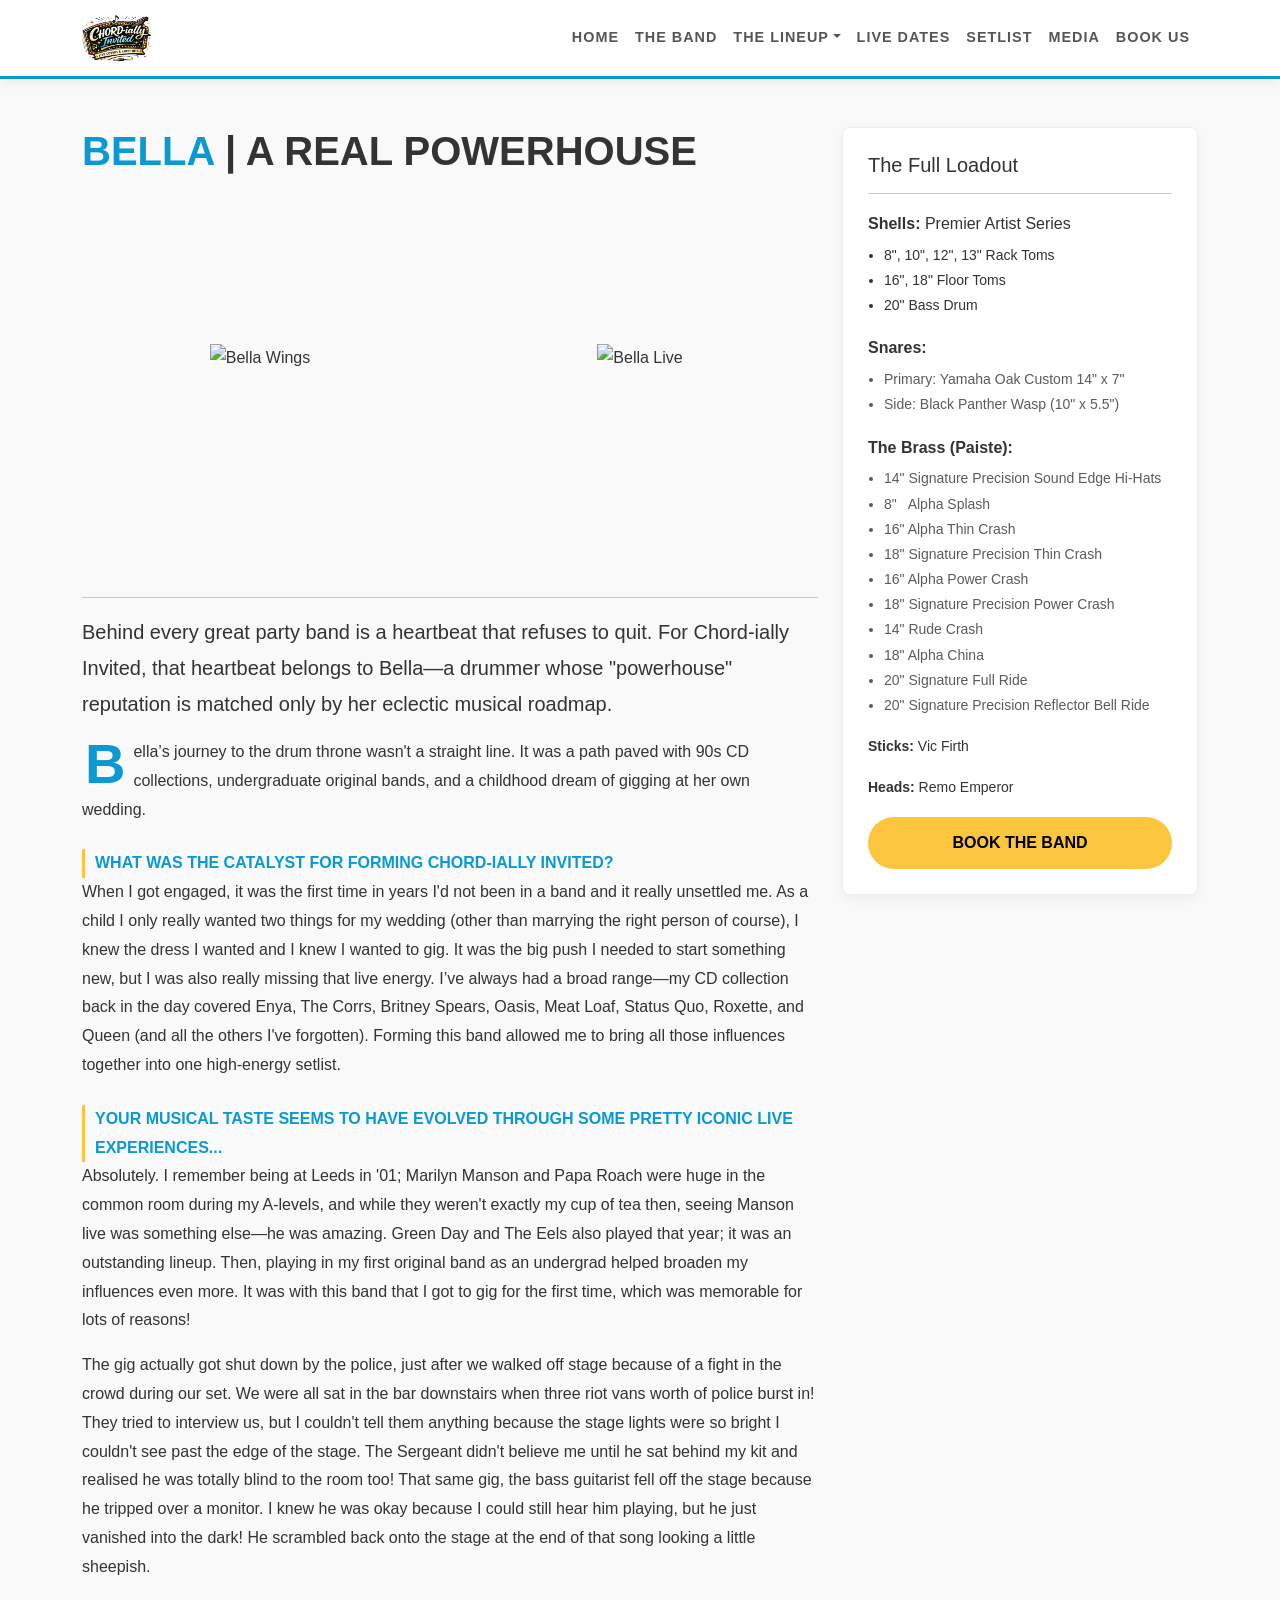
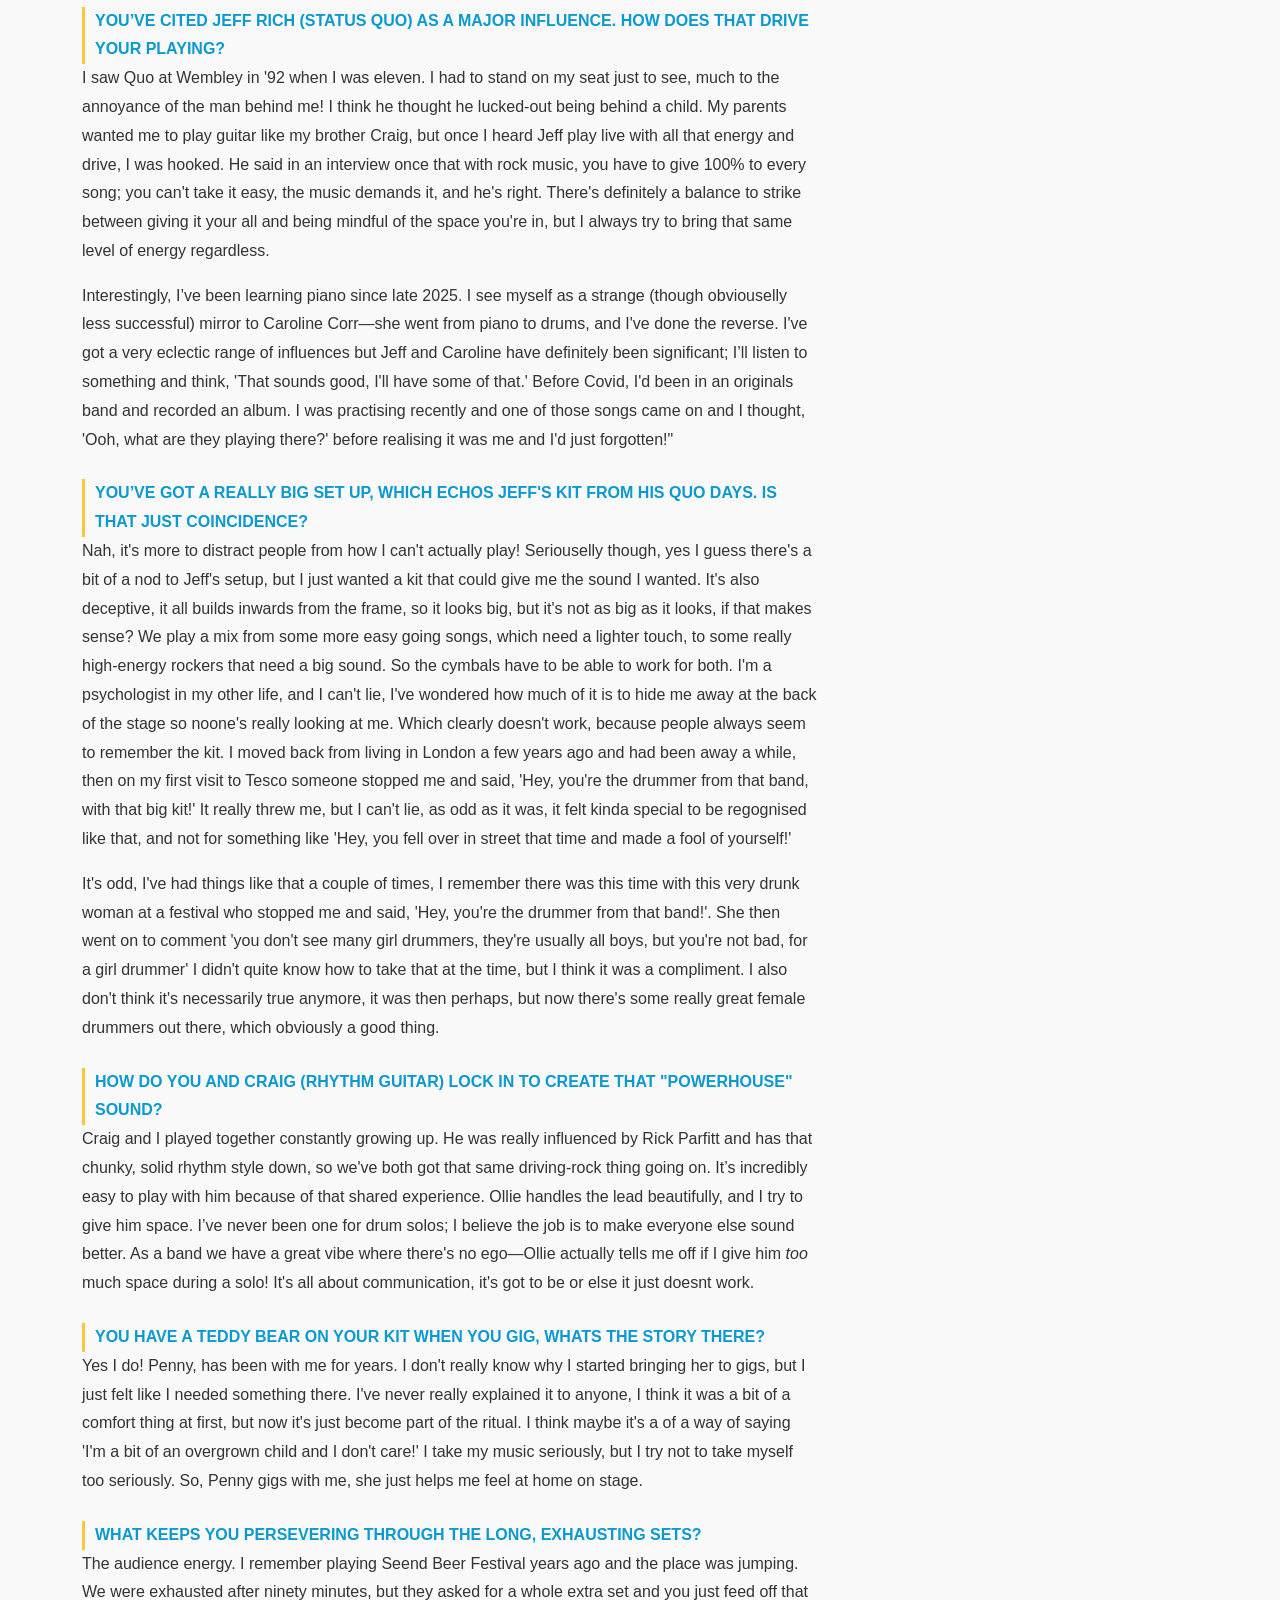
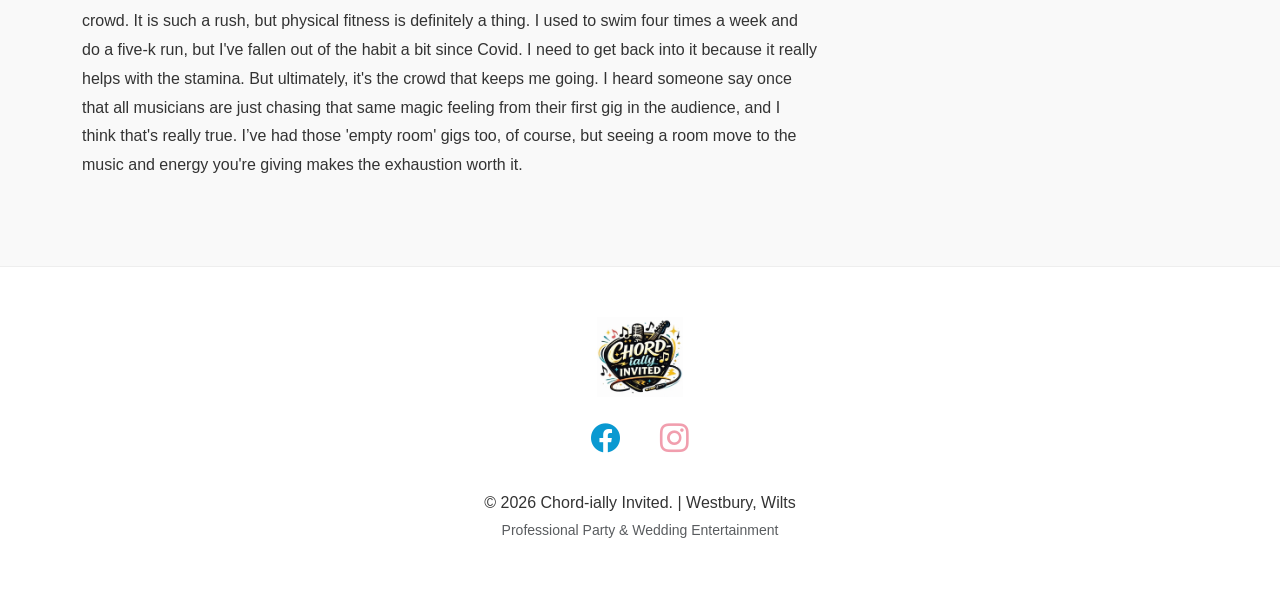
==== drums.html @ e057fade "Add files via upload" ====
<!DOCTYPE html>
<html lang="en">
<head>
    <meta charset="UTF-8">
    <meta name="viewport" content="width=device-width, initial-scale=1.0">
    <title>The Lineup | Chord-ially Invited</title>
    <link href="https://cdn.jsdelivr.net/npm/bootstrap@5.3.0/dist/css/bootstrap.min.css" rel="stylesheet">
    <link rel="stylesheet" href="https://cdn.jsdelivr.net/npm/bootstrap-icons@1.11.1/font/bootstrap-icons.css">
    <link rel="stylesheet" href="styles.css">
        <link rel="icon" type="image/x-icon" href="images/Favicon files/favicon.ico">
<link rel="apple-touch-icon" sizes="180x180" href="images/Favicon files/apple-touch-icon.png">
<link rel="icon" type="image/png" sizes="32x32" href="images/Favicon files/favicon-32x32.png">
<link rel="icon" type="image/png" sizes="16x16" href="images/Favicon files/favicon-16x16.png">
</head>
<body>

<nav class="navbar navbar-expand-lg sticky-top navbar-light">
    <div class="container">
        <a class="navbar-brand" href="index.html">
            <img src="images/logo-banner.png" alt="Chord-ially Invited" height="50">
        </a>
        <button class="navbar-toggler" type="button" data-bs-toggle="collapse" data-bs-target="#navbarNav">
            <span class="navbar-toggler-icon"></span>
        </button>
        <div class="collapse navbar-collapse" id="navbarNav">
            <ul class="navbar-nav ms-auto text-center">
                <li class="nav-item"><a class="nav-link" href="index.html">Home</a></li>
                <li class="nav-item"><a class="nav-link" href="about.html">The Band</a></li>
                <li class="nav-item dropdown">
                    <a class="nav-link dropdown-toggle" href="#" id="lineupDropdown" data-bs-toggle="dropdown">The Lineup</a>
                    <ul class="dropdown-menu">
                        <li><a class="dropdown-item" href="vocals.html">Vocals: Em</a></li>
                        <li><a class="dropdown-item" href="lead-guitar.html">Lead Guitar: Ollie</a></li>
                        <li><a class="dropdown-item" href="rhythm-guitar.html">Rhythm Guitar: Craig</a></li>
                        <li><a class="dropdown-item" href="bass.html">Bass: Richard</a></li>
                        <li><a class="dropdown-item" href="drums.html">Drums: Bella</a></li>
                    </ul>
                </li>
                <li class="nav-item"><a class="nav-link" href="gigs.html">Live Dates</a></li>
                <li class="nav-item"><a class="nav-link" href="setlist.html">Setlist</a></li>
                <li class="nav-item"><a class="nav-link" href="media.html">Media</a></li>
                <li class="nav-item"><a class="nav-link" href="contact.html">Book Us</a></li>
            </ul>
        </div>
    </div>
</nav>

<main class="container mt-5">
    <div class="row">
        <div class="col-lg-8">
            <div class="page-header">
                <h1 class="page-title" style="color: var(--primary-blue); font-weight: 800;">
    BELLA <span style="color: #333;">| A REAL POWERHOUSE</span>
</h1>
                
            </div>

        <div class="row mb-5">
    <div class="col-md-6 mb-3">
        <div class="blur-container">
            <img src="images/bella/Bella-Wings.jpg" class="main-img" alt="Bella Wings">
        </div>
    </div>
    <div class="col-md-6 mb-3">
        <div class="blur-container">
            <img src="images/bella/Bella-Gig.jpg" class="main-img" alt="Bella Live">
        </div>
    </div>
</div>

            <hr>

            <p class="lead">
                <strong>Behind every great party band is a heartbeat that refuses to quit. 
                For Chord-ially Invited, that heartbeat belongs to Bella—a drummer 
                whose "powerhouse" reputation is matched only by her eclectic musical roadmap.</strong>
            </p>

            <p><span class="dropcap">B</span>ella’s journey to the drum throne wasn't a straight line. It was a path paved with 90s CD collections, undergraduate original bands, and a childhood dream of gigging at her own wedding.</p>

            <span class="interview-q">What was the catalyst for forming Chord-ially Invited?</span>
            <p>When I got engaged, it was the first time in years I'd not been in a band and it really unsettled me. As a child I only really wanted two things for my wedding (other than marrying the right person of course), I knew the dress I wanted and I knew I wanted to gig. It was the big push I needed to start something new, but I was also really missing that live energy. I’ve always had a broad range—my CD collection back in the day covered Enya, The Corrs, Britney Spears, Oasis, Meat Loaf, Status Quo, Roxette, and Queen (and all the others I've forgotten). Forming this band allowed me to bring all those influences together into one high-energy setlist.</p>

            <span class="interview-q">Your musical taste seems to have evolved through some pretty iconic live experiences...</span>
            <p>Absolutely. I remember being at Leeds in '01; Marilyn Manson and Papa Roach were huge in the common room during my A-levels, and while they weren't exactly my cup of tea then, seeing Manson live was something else—he was amazing. Green Day and The Eels also played that year; it was an outstanding lineup. Then, playing in my first original band as an undergrad helped broaden my influences even more. It was with this band that I got to gig for the first time, which was memorable for lots of reasons!</p>
            <p>The gig actually got shut down by the police, just after we walked off stage because of a fight in the 
                crowd during our set. We were all sat in the bar downstairs when three riot vans worth of police burst in! 
                They tried to interview us, but I couldn't tell them anything because the stage lights were so bright I 
                couldn't see past the edge of the stage. The Sergeant didn't believe me until he sat behind my kit and 
                realised he was totally blind to the room too! That same gig, the bass guitarist fell off the stage 
                because he tripped over a monitor. I knew he was okay because I could still hear him playing, 
                but he just vanished into the dark! He scrambled back onto the stage at the end of that song looking a little
            sheepish.</p>

            <span class="interview-q">You’ve cited Jeff Rich (Status Quo) as a major influence. How does that drive your playing?</span>
            <p>I saw Quo at Wembley in '92 when I was eleven. I had to stand on my seat just to see, much to the annoyance 
                of the man behind me! I think he thought he lucked-out being behind a child. My parents wanted me to play 
                guitar like my brother Craig, but once I heard Jeff play live with all that energy and drive, I was hooked. 
                He said in an interview once that with rock music, you have to give 100% to every song; you can't take it 
                easy, the music demands it, and he's right. There's definitely a balance to strike between giving it your all and being 
                mindful of the space you're in, but I always try to bring that same level of energy regardless.</p>
            <p>Interestingly, I’ve been learning piano since late 2025. I see myself as a strange (though obviouselly less 
                successful) mirror to Caroline Corr—she went from piano to drums, and I've done the reverse. I've got a very 
                eclectic range of influences but Jeff and Caroline have definitely been significant; I’ll listen to something 
                and think, 'That sounds good, I'll have some of that.' Before Covid, I'd been in an originals band and recorded
                 an album. I was practising recently and one of those songs came on and I thought, 'Ooh, what are they playing 
                 there?' before realising it was me and I'd just forgotten!"</p>

                  <span class="interview-q">You’ve got a really big set up, which echos Jeff's kit from his Quo days. Is that 
                    just coincidence?</span>
            <p>Nah, it's more to distract people from how I can't actually play! Seriouselly though, yes I guess there's a 
                bit of a nod to Jeff's setup, but I just wanted a kit that could give me the sound I wanted. It's also
                deceptive, it all builds inwards from the frame, so it looks big, but it's not as big as it looks, if that makes
                sense? We play a
                mix from some more easy going songs, which need a lighter touch, to some really high-energy rockers that need
                 a big sound. So the cymbals have to be able to work for both. I'm a psychologist in my other life, and I can't
                lie, I've wondered how much of it is to hide me away at the back of the stage so noone's really looking at me.
                Which clearly doesn't work, because people always seem to remember the kit. I moved back from living in London a few
                years ago and had been away a while, then on my first visit to Tesco someone stopped me and said, 'Hey, you're the 
                drummer from that band, with that big kit!' It really threw me, but I can't lie, as odd as it was, it
                felt kinda special to be regognised like that, and not for something like 'Hey, you fell over in street that
                time and made a fool of yourself!' 
                <p> It's odd, I've had things like that a couple of times, I remember there was this time with this very drunk
                    woman at a festival who stopped me and said, 'Hey, you're the drummer from that band!'. She then went on to comment
                    'you don't see many girl drummers, they're usually all boys, but you're not bad, for a girl drummer' I didn't quite
                    know how to take that at the time, but I think it was a compliment. I also don't think it's necessarily true anymore,
                    it was then perhaps, but now there's some really great female drummers out there, which 
                    obviously a good thing.</p>

            <span class="interview-q">How do you and Craig (Rhythm Guitar) lock in to create that "Powerhouse" sound?</span>
            <p>Craig and I played together constantly growing up. He was really influenced by Rick Parfitt and has that 
                chunky, solid rhythm style down, so we've both got that same driving-rock thing going on. It’s incredibly 
                easy to play with him because of that shared experience. Ollie handles the lead beautifully, and I try to 
                give him space. I’ve never been one for drum solos; I believe the job is to make everyone else sound better. 
                As a band we have a great vibe where there's no ego—Ollie actually tells me off if I give him <i>too</i> 
                much space during a solo! It's all about communication, it's got to be or else it just doesnt work.</p>

            <span class="interview-q">You have a teddy bear on your kit when you gig, whats the story there?</span>
            <p>Yes I do! Penny, has been with me for years. I don't really know why I started bringing her to gigs, 
                but I just felt like I needed something there. I've never really explained it to anyone, I think it was a 
                bit of a comfort thing at first, but now it's just become part of the ritual. I think maybe it's a of a way 
                of saying 'I'm a bit of an overgrown child and I don't care!' I take my music seriously, but I try not to 
                take myself too seriously. So, Penny gigs with me, she just helps me feel at home on stage.</p>

            <span class="interview-q">What keeps you persevering through the long, exhausting sets?</span>
            <p>The audience energy. I remember playing Seend Beer Festival years ago and the place was jumping. We were 
                exhausted after ninety minutes, but they asked for a whole extra set and you just feed off that crowd. It 
                is such a rush, but physical fitness is definitely a thing. I used to swim four times a week and do a five-k 
                run, but I've fallen out of the habit a bit since Covid. I need to get back into it because it really helps with
                 the stamina. But ultimately, it's the crowd that keeps me going. I heard someone say once that all musicians 
                 are just chasing that same magic feeling from their first gig in the audience, and I think that's really true.
                  I’ve had those 'empty room' gigs too, of course, but seeing a room move to the music and energy you're 
                  giving makes the exhaustion worth it.</p>
        </div>

        <div class="col-lg-4">
            <div class="rig-box">
                <h5>The Full Loadout</h5>
                <hr>
                <p class="mb-1"><strong>Shells:</strong> Premier Artist Series</p>
                <ul class="ps-3 small">
                    <li>8", 10", 12", 13" Rack Toms</li>
                    <li>16", 18" Floor Toms</li>
                    <li>20" Bass Drum</li>
                </ul>
                <p class="mb-1"><strong>Snares:</strong></p>
                <ul class="ps-3 small text-muted">
                    <li>Primary: Yamaha Oak Custom 14" x 7"</li>
                    <li>Side: Black Panther Wasp (10" x 5.5")</li>
                </ul>
                <p class="mb-1"><strong>The Brass (Paiste):</strong></p>
                <ul class="ps-3 small text-muted">
                    <li>14" Signature Precision Sound Edge Hi-Hats</li>
                    <li>8" &nbsp; Alpha Splash</li>
                    <li>16" Alpha Thin Crash</li>
                    <li>18" Signature Precision Thin Crash</li>
                    <li>16" Alpha Power Crash</li>
                    <li>18" Signature Precision Power Crash</li>
                    <li>14" Rude Crash</li>
                    <li>18" Alpha China</li>
                    <li>20" Signature Full Ride</li>
                    <li>20" Signature Precision Reflector Bell Ride</li>
                </ul>
                <p class="mt-3 small"><strong>Sticks:</strong> Vic Firth</p>
                <p class="small"><strong>Heads:</strong> Remo Emperor</p>
                <a href="contact.html" class="cta-btn d-block text-center mt-3">Book The Band</a>
            </div>
        </div>
    </div>
</main>

<footer>
    <div class="container">
        <img src="images/logo-badge.png" alt="Logo" height="80" class="mb-3">
        <div class="mb-4">
            <a href="https://www.facebook.com/profile.php?id=61587509396329" target="_blank" class="mx-3" style="color: var(--primary-blue); font-size: 1.8rem; text-decoration: none;">
                <i class="bi bi-facebook"></i>
            </a>
            <a href="#" class="mx-3" style="color: #E4405F; font-size: 1.8rem; text-decoration: none; opacity: 0.5;">
                <i class="bi bi-instagram"></i>
            </a>
        </div>
        <p class="mb-0">&copy; 2026 Chord-ially Invited. | Westbury, Wilts</p>
        <p class="small text-muted">Professional Party & Wedding Entertainment</p>
    </div>
</footer>

<script src="https://cdn.jsdelivr.net/npm/bootstrap@5.3.0/dist/js/bootstrap.bundle.min.js"></script>
</body>
</html>
---- styles.css ----
/* 1. BRAND VARIABLES */
:root {
    --primary-blue: #0A99D1;
    --logo-gold: #FBC53E;
    --bg-offwhite: #F9F9F9;
    --text-main: #333;
}

/* 2. GENERAL STYLES */
body {
    background-color: var(--bg-offwhite);
    color: var(--text-main);
    font-family: 'Helvetica Neue', Helvetica, Arial, sans-serif;
    line-height: 1.8;
}

/* 3. THE NAVBAR FIX */
.navbar { 
    background-color: #fff; 
    border-bottom: 3px solid var(--primary-blue);
    box-shadow: 0 4px 10px rgba(0,0,0,0.05); 
}

.nav-link { 
    color: #555 !important; 
    text-transform: uppercase; 
    font-weight: bold; 
    letter-spacing: 1px; 
    font-size: 0.9rem;
}

.nav-link:hover { 
    color: var(--primary-blue) !important; 
}

/* 4. THE INVISIBLE IMAGE CONTAINER (Fixes Grey/Black Bars) */
.blur-container {
    position: relative;
    height: 350px;
    width: 100%;
    overflow: hidden;
    border-radius: 8px;
    background-color: transparent; 
    display: flex;
    align-items: center;
    justify-content: center;
    box-shadow: none !important; 
    border: none !important;
}

.main-img {
    max-height: 100%;
    max-width: 100%;
    object-fit: contain;
}

/* 5. THE BUTTON (The Gold Lozenge) */
.cta-btn { 
    background-color: var(--logo-gold); 
    color: #000; 
    padding: 12px 30px; 
    border-radius: 50px; 
    text-decoration: none; 
    font-weight: bold; 
    text-transform: uppercase; 
    display: inline-block; 
    transition: all 0.3s ease;
    border: none;
}

.cta-btn:hover { 
    background-color: #e5b334; 
    transform: translateY(-2px); 
    box-shadow: 0 4px 15px rgba(0,0,0,0.1); 
    color: #000; 
}

/* 6. MAGAZINE FEATURES */
.dropcap {
    float: left;
    font-size: 3.5rem; /* Adjust size if needed */
    font-weight: 800;
    line-height: 0.8; /* This is the key to removing that extra vertical space */
    padding-top: 4px;
    padding-right: 8px;
    padding-left: 3px;
    color: var(--primary-blue);
    font-family: 'Helvetica Neue', Arial, sans-serif;
}

.interview-q { 
    color: var(--primary-blue); 
    font-weight: bold; 
    text-transform: uppercase; 
    margin-top: 25px; 
    display: block; 
    border-left: 3px solid var(--logo-gold); 
    padding-left: 10px; 
}

.rig-box { 
    background: #fff; 
    border: 1px solid #eee; 
    padding: 25px; 
    border-radius: 8px; 
    box-shadow: 0 4px 12px rgba(0,0,0,0.05); 
}

/* 7. SPECIAL PAGE FEATURES */

/* Hero / Centered Sections (Index Page) */
.hero-section {
    padding: 100px 0;
    text-align: center;
}

/* Gigs Table (Gigs Page) */
.gigs-table {
    background: #fff;
    border-radius: 12px;
    overflow: hidden;
    box-shadow: 0 4px 15px rgba(0,0,0,0.05);
}

.gigs-table thead {
    background-color: var(--primary-blue);
    color: #fff;
}

/* Video Containers (Media Page) */
.video-container {
    position: relative;
    padding-bottom: 56.25%; /* 16:9 Aspect Ratio */
    height: 0;
    overflow: hidden;
    border-radius: 12px;
    background: #000;
}

/* Gallery Images (Media Page) */
.gallery-img {
    width: 100%;
    height: 250px;
    object-fit: cover;
    border-radius: 8px;
    transition: transform 0.3s ease;
}

.gallery-img:hover {
    transform: scale(1.03);
}

/* 8. FOOTER STYLING */
footer { 
    background-color: #fff; 
    border-top: 1px solid #eee; 
    padding: 50px 0; 
    margin-top: 70px; 
    text-align: center; 
}

/* 9. MOBILE RESPONSIVENESS */
@media (max-width: 768px) {
    .blur-container { height: 280px; }
    .hero-section { padding: 60px 0; }
}
/* Automated Sticky Sidebar Logic */
.rig-box {
    position: -webkit-sticky; /* Support for Safari */
    position: sticky;
    top: 120px; /* This keeps it below your navbar */
    z-index: 10;
    background: #fff;
    border: 1px solid #eee;
    padding: 25px;
    border-radius: 8px;
    box-shadow: 0 4px 12px rgba(0,0,0,0.05);
}

/* Ensure the sidebar doesn't stick on mobile (where it stacks) */
@media (max-width: 991px) {
    .rig-box {
        position: static;
        margin-top: 30px;
    }
}
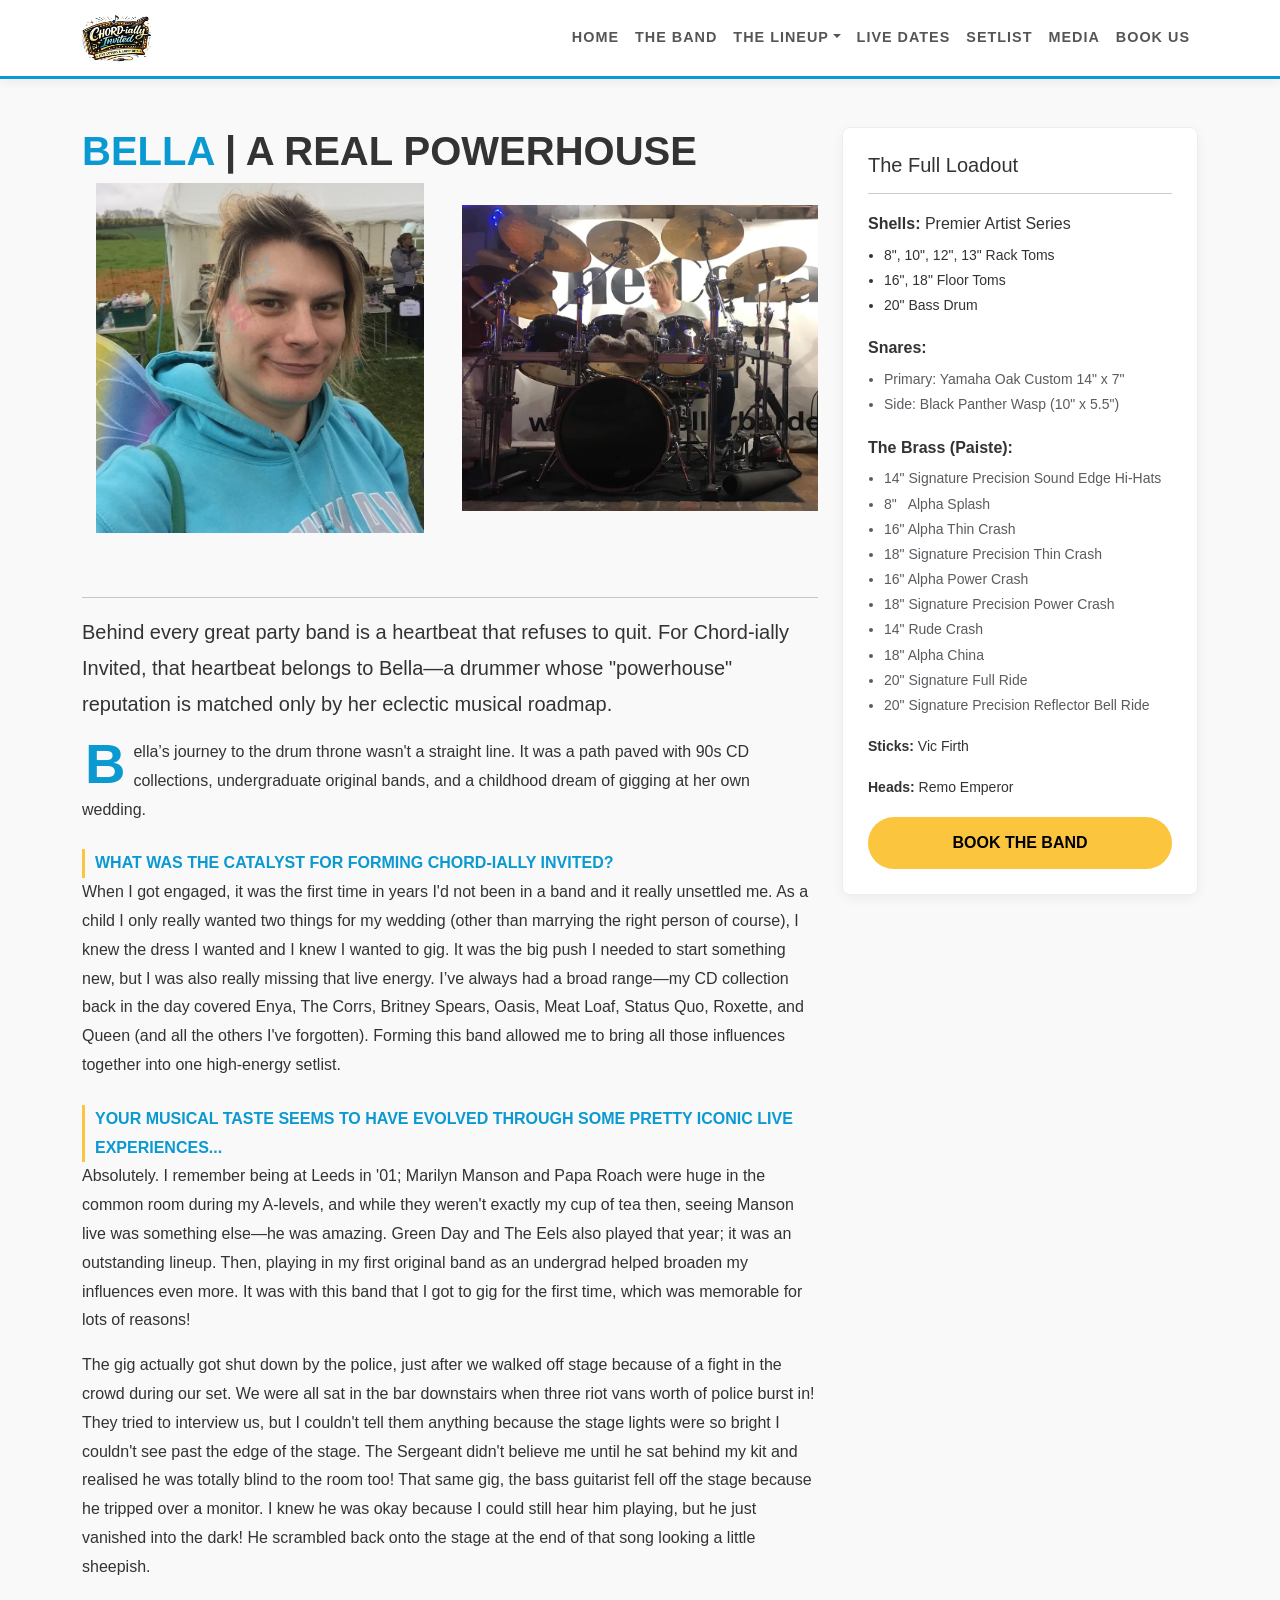
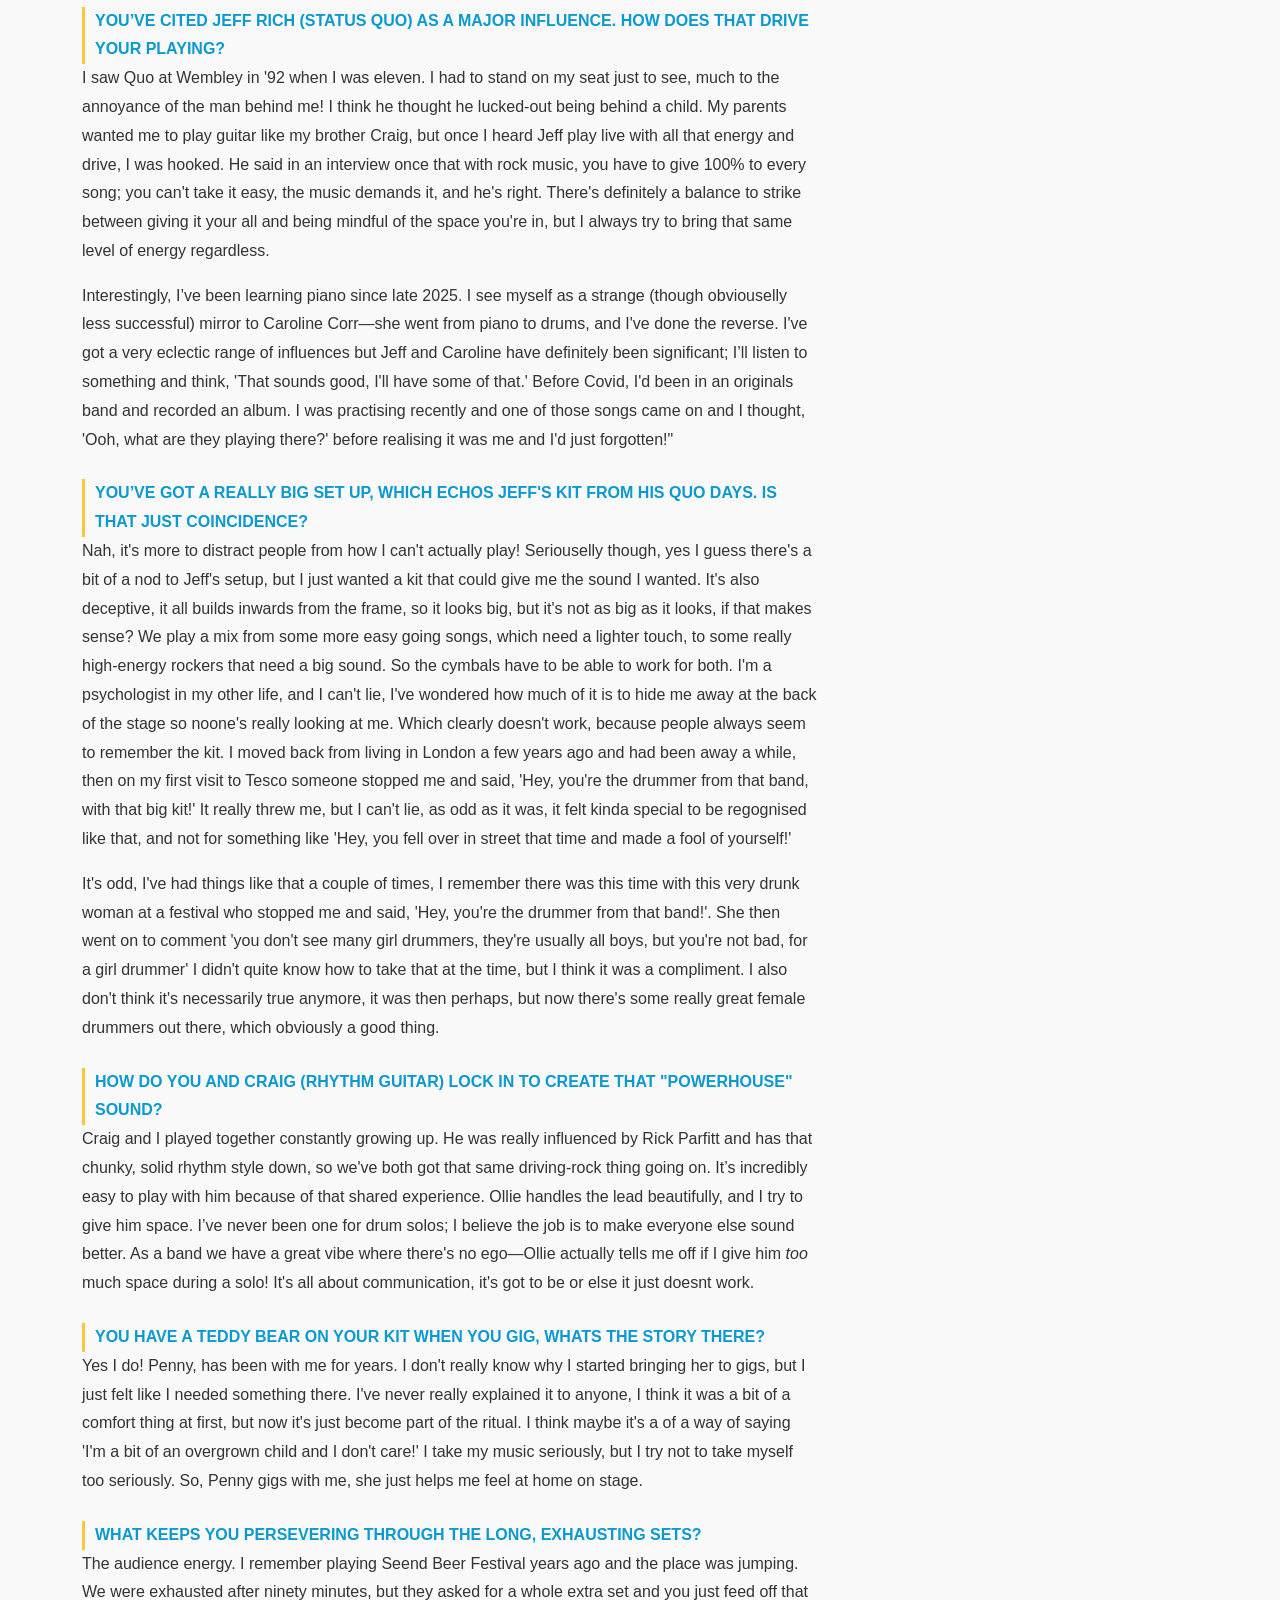
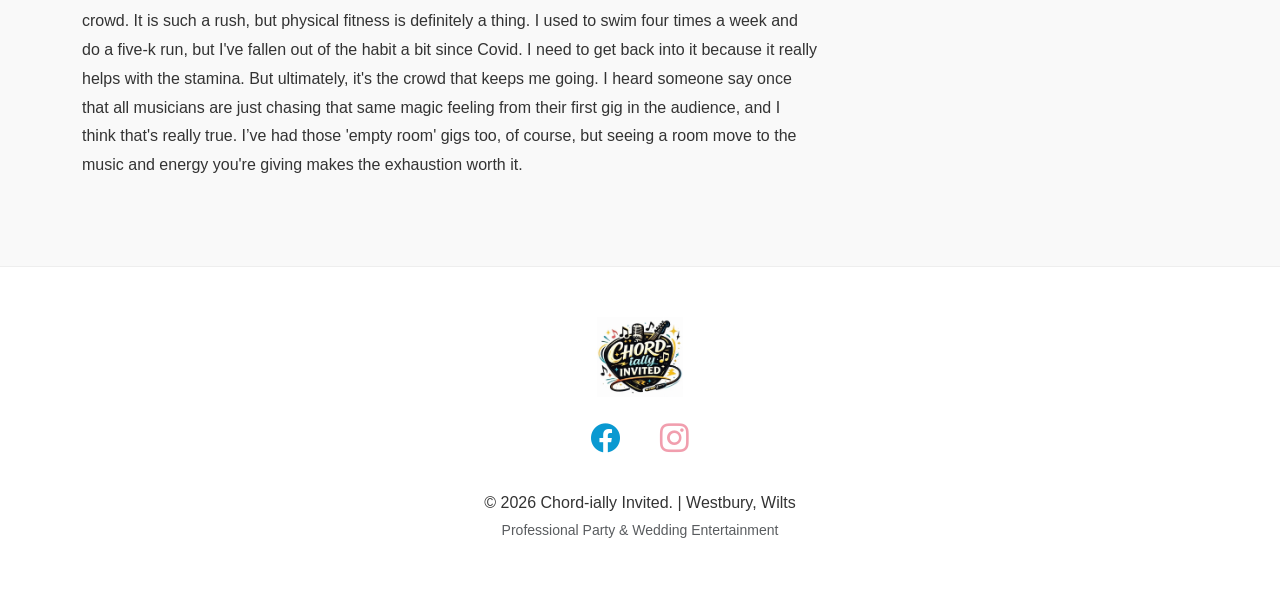
==== commit 31b1a62c: "Fix HTML encoding issues in drums.html" ====
--- a/drums.html
+++ b/drums.html
@@ -58,12 +58,12 @@
         <div class="row mb-5">
     <div class="col-md-6 mb-3">
         <div class="blur-container">
-            <img src="images/bella/Bella-Wings.jpg" class="main-img" alt="Bella Wings">
+            <img src="images/Bella/bella-wings.jpg" class="main-img" alt="Bella Wings">
         </div>
     </div>
     <div class="col-md-6 mb-3">
         <div class="blur-container">
-            <img src="images/bella/Bella-Gig.jpg" class="main-img" alt="Bella Live">
+            <img src="images/Bella/bella-gig.jpg" class="main-img" alt="Bella Live">
         </div>
     </div>
 </div>
@@ -207,4 +207,4 @@
 
 <script src="https://cdn.jsdelivr.net/npm/bootstrap@5.3.0/dist/js/bootstrap.bundle.min.js"></script>
 </body>
-</html>+</html>
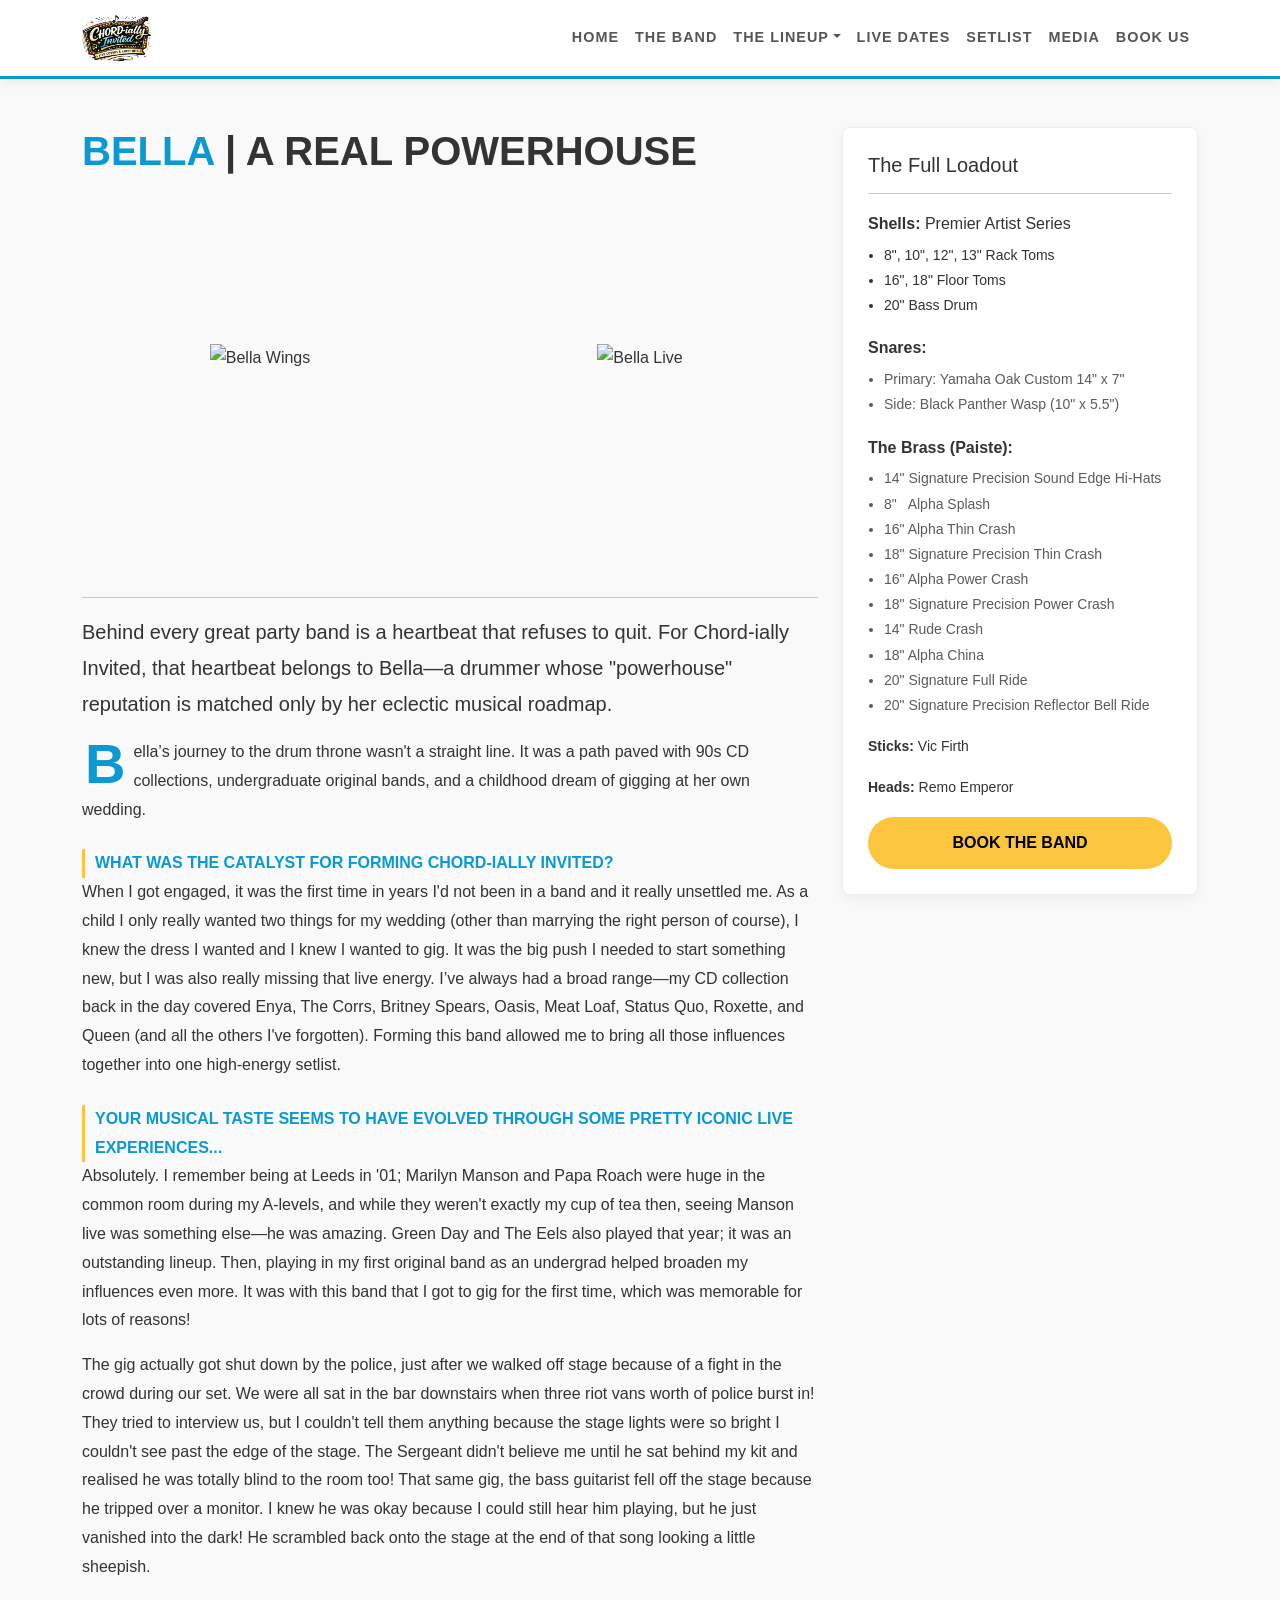
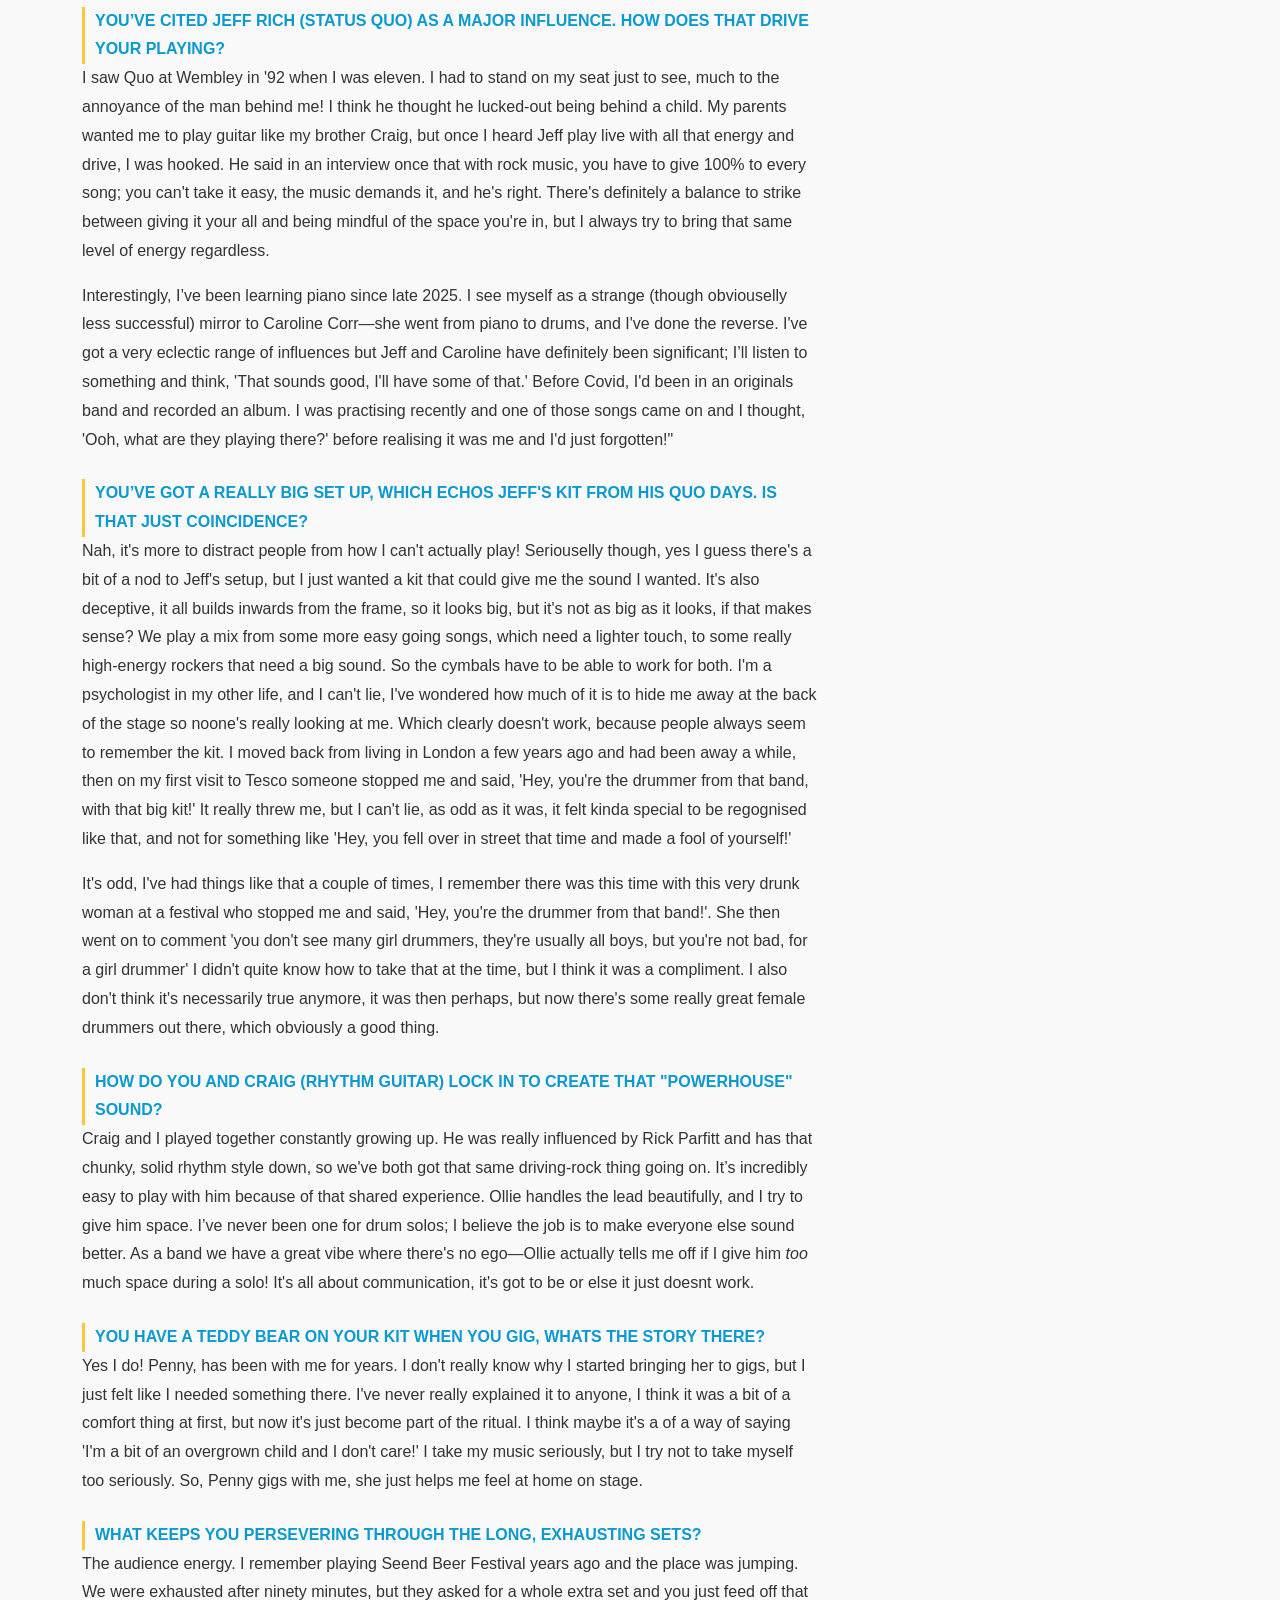
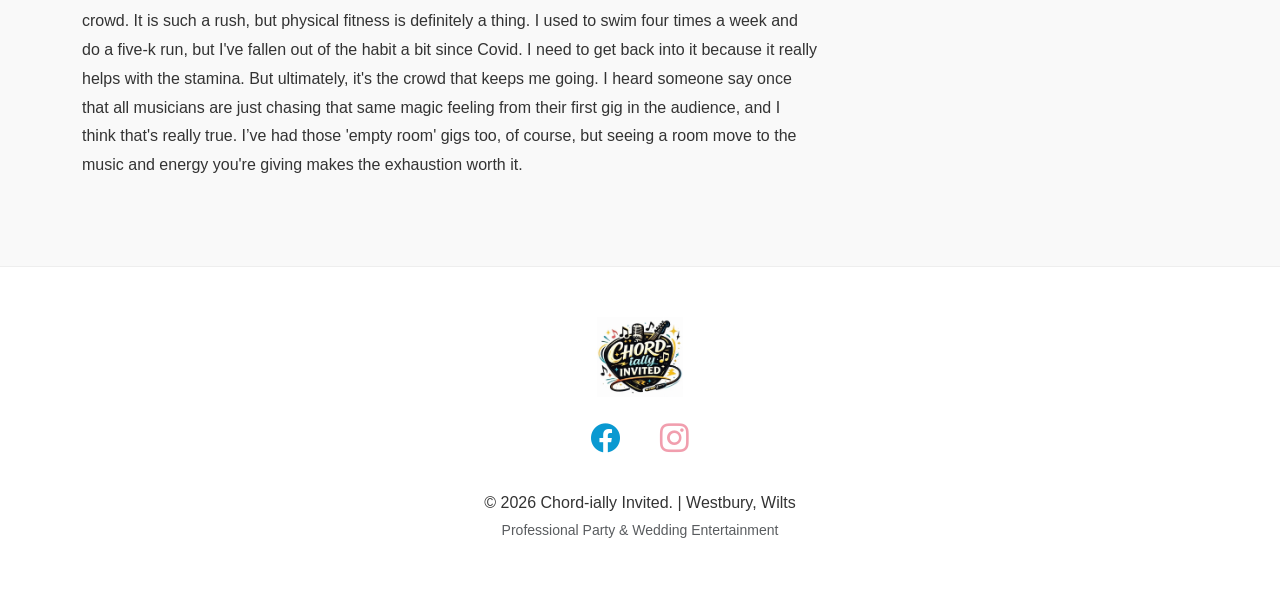
==== commit 0b637a39: "Fix HTML encoding issues in drums.html" ====
--- a/drums.html
+++ b/drums.html
@@ -58,12 +58,12 @@
         <div class="row mb-5">
     <div class="col-md-6 mb-3">
         <div class="blur-container">
-            <img src="images/Bella/bella-wings.jpg" class="main-img" alt="Bella Wings">
+            <img src="images/bella/bella-wings.jpg" class="main-img" alt="Bella Wings">
         </div>
     </div>
     <div class="col-md-6 mb-3">
         <div class="blur-container">
-            <img src="images/Bella/bella-gig.jpg" class="main-img" alt="Bella Live">
+            <img src="images/bella/bella-gig.jpg" class="main-img" alt="Bella Live">
         </div>
     </div>
 </div>
